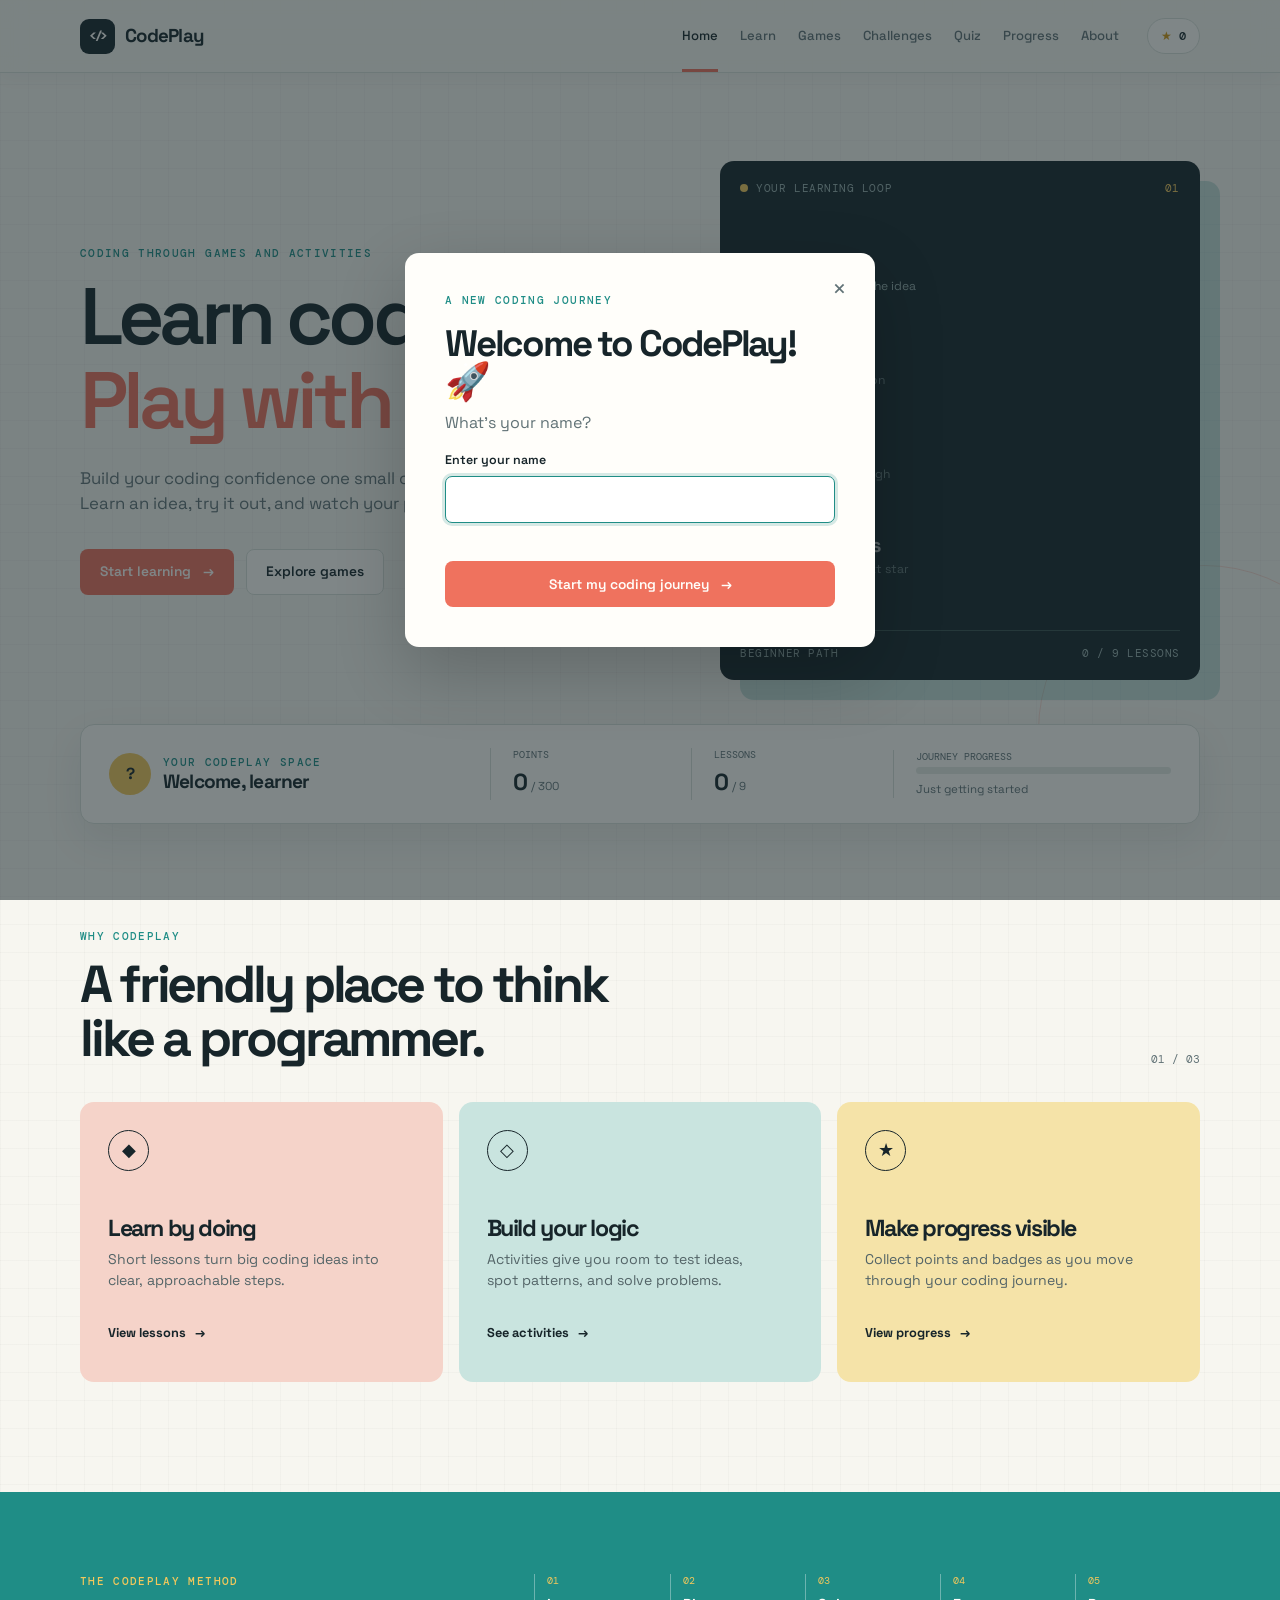
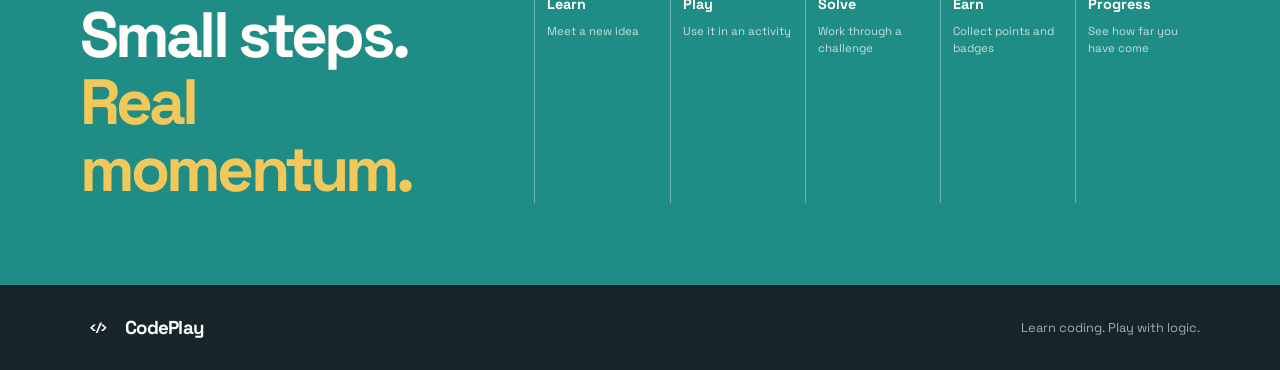
==== index.html @ 50ab0ecf "Add core functionality for learning platform - Implemented game mechanics in `games.js` for code ord" ====
<!doctype html>
<html lang="en">
<head>
  <meta charset="utf-8">
  <meta name="viewport" content="width=device-width, initial-scale=1">
  <meta name="description" content="CodePlay helps beginners learn coding through games and activities.">
  <title>CodePlay | Learn Coding Through Play</title>
  <link rel="stylesheet" href="css/style.css">
</head>
<body data-page="home">
  <header class="site-header">
    <div class="container nav-wrap">
      <a class="brand" href="index.html" aria-label="CodePlay home"><span class="brand-mark">&lt;/&gt;</span><span>CodePlay</span></a>
      <button class="menu-toggle" type="button" aria-expanded="false" aria-controls="main-navigation">Menu</button>
      <nav id="main-navigation" class="main-nav" aria-label="Main navigation">
        <a data-nav="home" href="index.html">Home</a>
        <a data-nav="learn" href="learn.html">Learn</a>
        <a data-nav="games" href="games.html">Games</a>
        <a data-nav="challenges" href="challenges.html">Challenges</a>
        <a data-nav="quiz" href="quiz.html">Quiz</a>
        <a data-nav="progress" href="progress.html">Progress</a>
        <a data-nav="about" href="about.html">About</a>
      </nav>
      <div class="header-points" aria-label="Current points"><span aria-hidden="true">&#9733;</span> <span data-points>0</span></div>
    </div>
  </header>

  <main>
    <section class="hero-section">
      <div class="container hero-grid">
        <div class="hero-copy reveal">
          <p class="eyebrow">Coding through games and activities</p>
          <h1>Learn coding.<br><em>Play with logic.</em></h1>
          <p class="hero-text">Build your coding confidence one small challenge at a time. Learn an idea, try it out, and watch your progress grow.</p>
          <div class="button-row">
            <a class="button button-primary" href="learn.html">Start learning <span aria-hidden="true">&#8594;</span></a>
            <a class="button button-secondary" href="games.html">Explore games</a>
          </div>
        </div>
        <div class="hero-board reveal reveal-delay" aria-label="CodePlay learning cycle">
          <div class="board-top"><span class="status-dot"></span><span>your learning loop</span><span class="board-code">01</span></div>
          <div class="cycle-steps">
            <div class="cycle-step cycle-step-active"><span>01</span><strong>Learn</strong><small>Understand the idea</small></div>
            <div class="cycle-line"></div>
            <div class="cycle-step"><span>02</span><strong>Play</strong><small>Try it hands-on</small></div>
            <div class="cycle-line"></div>
            <div class="cycle-step"><span>03</span><strong>Solve</strong><small>Think it through</small></div>
            <div class="cycle-line"></div>
            <div class="cycle-step"><span>04</span><strong>Progress</strong><small>Earn your next star</small></div>
          </div>
          <div class="board-footer"><span>BEGINNER PATH</span><span data-home-lesson-count>0 / 9 lessons</span></div>
        </div>
      </div>
    </section>

    <section class="container dashboard-strip" aria-labelledby="welcome-heading">
      <div class="student-welcome">
        <div class="avatar" data-avatar aria-hidden="true">?</div>
        <div><p class="section-kicker">Your CodePlay space</p><h2 id="welcome-heading">Welcome, <span data-student-name>learner</span></h2></div>
      </div>
      <div class="quick-stat"><span class="stat-label">Points</span><strong><span data-points>0</span><small> / 300</small></strong></div>
      <div class="quick-stat"><span class="stat-label">Lessons</span><strong><span data-lessons-completed>0</span><small> / 9</small></strong></div>
      <div class="quick-stat progress-stat"><span class="stat-label">Journey progress</span><div class="progress-track"><span data-overall-progress style="width: 0%"></span></div><small data-progress-label>Just getting started</small></div>
    </section>

    <section class="container feature-section" aria-labelledby="feature-heading">
      <div class="section-heading"><div><p class="section-kicker">Why CodePlay</p><h2 id="feature-heading">A friendly place to think like a programmer.</h2></div><span class="section-number">01 / 03</span></div>
      <div class="feature-grid">
        <article class="feature-card feature-card-coral"><span class="feature-icon" aria-hidden="true">&#9670;</span><h3>Learn by doing</h3><p>Short lessons turn big coding ideas into clear, approachable steps.</p><a href="learn.html" class="text-link">View lessons <span aria-hidden="true">&#8594;</span></a></article>
        <article class="feature-card feature-card-teal"><span class="feature-icon" aria-hidden="true">&#9671;</span><h3>Build your logic</h3><p>Activities give you room to test ideas, spot patterns, and solve problems.</p><a href="games.html" class="text-link">See activities <span aria-hidden="true">&#8594;</span></a></article>
        <article class="feature-card feature-card-yellow"><span class="feature-icon" aria-hidden="true">&#9733;</span><h3>Make progress visible</h3><p>Collect points and badges as you move through your coding journey.</p><a href="progress.html" class="text-link">View progress <span aria-hidden="true">&#8594;</span></a></article>
      </div>
    </section>

    <section class="journey-band" aria-labelledby="journey-heading">
      <div class="container journey-grid"><div><p class="section-kicker">The CodePlay method</p><h2 id="journey-heading">Small steps.<br><em>Real momentum.</em></h2></div><ol class="journey-list"><li><span>01</span><strong>Learn</strong><small>Meet a new idea</small></li><li><span>02</span><strong>Play</strong><small>Use it in an activity</small></li><li><span>03</span><strong>Solve</strong><small>Work through a challenge</small></li><li><span>04</span><strong>Earn</strong><small>Collect points and badges</small></li><li><span>05</span><strong>Progress</strong><small>See how far you have come</small></li></ol></div>
    </section>
  </main>

  <footer class="site-footer"><div class="container footer-wrap"><a class="brand" href="index.html"><span class="brand-mark">&lt;/&gt;</span><span>CodePlay</span></a><p>Learn coding. Play with logic.</p></div></footer>
  <div id="onboarding-modal" class="modal-backdrop" hidden><section class="onboarding-modal" role="dialog" aria-modal="true" aria-labelledby="onboarding-title"><button class="modal-close" type="button" data-close-onboarding aria-label="Close">&times;</button><p class="eyebrow">A new coding journey</p><h2 id="onboarding-title">Welcome to CodePlay! &#128640;</h2><p>What&#39;s your name?</p><form id="onboarding-form"><label for="student-name">Enter your name</label><input id="student-name" name="studentName" type="text" autocomplete="given-name" maxlength="30" required><p class="form-error" data-name-error role="alert"></p><button class="button button-primary" type="submit">Start my coding journey <span aria-hidden="true">&#8594;</span></button></form></section></div>
  <div class="toast" data-toast role="status" aria-live="polite"></div>
  <script src="js/storage.js"></script><script src="js/app.js"></script>
</body>
</html>
---- css/style.css ----
@import url('https://fonts.googleapis.com/css2?family=DM+Mono:wght@400;500&family=Space+Grotesk:wght@400;500;600;700&display=swap');

:root { --ink: #17252a; --muted: #617276; --paper: #f7f6f0; --white: #fffefa; --coral: #ef725e; --teal: #1f8d86; --yellow: #f3c85b; --line: #d9dfd8; --shadow: 0 16px 40px rgba(23, 37, 42, .08); --radius: 14px; }
* { box-sizing: border-box; }
html { scroll-behavior: smooth; }
body { margin: 0; color: var(--ink); background: var(--paper); font-family: 'Space Grotesk', sans-serif; line-height: 1.5; }
a { color: inherit; text-decoration: none; }
button, input { font: inherit; }
.container { width: min(1120px, calc(100% - 40px)); margin: 0 auto; }
.site-header { background: rgba(247, 246, 240, .94); border-bottom: 1px solid var(--line); position: sticky; top: 0; z-index: 10; backdrop-filter: blur(12px); }
.nav-wrap { min-height: 72px; display: flex; align-items: center; gap: 28px; }
.brand { display: inline-flex; align-items: center; gap: 10px; font-size: 1.17rem; font-weight: 700; letter-spacing: -.04em; }
.brand-mark { display: grid; place-items: center; width: 35px; height: 35px; color: var(--white); background: var(--ink); border-radius: 9px; font-family: 'DM Mono', monospace; font-size: .75rem; letter-spacing: -.12em; }
.main-nav { display: flex; align-items: center; gap: 22px; margin-left: auto; font-size: .82rem; color: var(--muted); }
.main-nav a { padding: 26px 0 23px; border-bottom: 3px solid transparent; transition: color .2s, border-color .2s; }
.main-nav a:hover, .main-nav a[aria-current='page'] { color: var(--ink); border-color: var(--coral); }
.header-points { padding: 9px 13px; border: 1px solid var(--line); border-radius: 99px; color: var(--ink); font: 500 .78rem 'DM Mono', monospace; white-space: nowrap; }
.header-points span:first-child { color: #d39713; }
.menu-toggle { display: none; border: 1px solid var(--line); background: var(--white); padding: 8px 12px; border-radius: 8px; cursor: pointer; }
.hero-section { padding: 88px 0 72px; background: radial-gradient(circle at 83% 20%, rgba(239, 114, 94, .15), transparent 28%), linear-gradient(125deg, #e7f0e8 0%, var(--paper) 58%); overflow: hidden; }
.hero-grid { display: grid; grid-template-columns: 1fr .85fr; gap: 76px; align-items: center; }
.eyebrow, .section-kicker { margin: 0 0 14px; color: var(--teal); font: 500 .7rem 'DM Mono', monospace; letter-spacing: .12em; text-transform: uppercase; }
h1, h2, h3, p { margin-top: 0; }
h1, h2, h3 { line-height: 1.05; letter-spacing: -.06em; }
h1 { max-width: 680px; margin-bottom: 24px; font-size: 5rem; font-weight: 600; }
h1 em, h2 em { color: var(--coral); font-style: normal; }
.hero-text { max-width: 520px; margin-bottom: 32px; color: var(--muted); font-size: 1.05rem; }
.button-row { display: flex; flex-wrap: wrap; gap: 12px; }
.button { display: inline-flex; align-items: center; justify-content: center; gap: 12px; min-height: 46px; padding: 0 19px; border: 1px solid transparent; border-radius: 8px; font-weight: 600; font-size: .86rem; cursor: pointer; transition: transform .2s, box-shadow .2s, background .2s; }
.button:hover { transform: translateY(-2px); box-shadow: 0 8px 18px rgba(23, 37, 42, .12); }
.button-primary { color: var(--white); background: var(--coral); }
.button-secondary { color: var(--ink); background: var(--white); border-color: var(--line); }
.hero-board { padding: 20px; background: var(--ink); color: var(--white); border-radius: var(--radius); box-shadow: 20px 20px 0 rgba(31, 141, 134, .24); transform: rotate(2deg); }
.board-top, .board-footer { display: flex; align-items: center; gap: 8px; color: #99b0ae; font: .68rem 'DM Mono', monospace; letter-spacing: .05em; text-transform: uppercase; }
.board-code { margin-left: auto; color: var(--yellow); }
.status-dot { width: 8px; height: 8px; border-radius: 50%; background: var(--yellow); }
.cycle-steps { padding: 52px 8px; display: grid; gap: 14px; }
.cycle-step { display: grid; grid-template-columns: 36px 1fr; column-gap: 12px; align-items: center; opacity: .6; }
.cycle-step span { grid-row: span 2; display: grid; place-items: center; width: 32px; height: 32px; color: var(--ink); background: var(--white); border-radius: 50%; font: .62rem 'DM Mono', monospace; }
.cycle-step-active { opacity: 1; }
.cycle-step-active span { background: var(--yellow); }
.cycle-step strong { font-size: 1.25rem; }
.cycle-step small { color: #99b0ae; font-size: .76rem; }
.cycle-line { width: 1px; height: 18px; margin-left: 16px; background: #486160; }
.board-footer { padding-top: 15px; border-top: 1px solid #38504e; justify-content: space-between; }
.dashboard-strip { display: grid; grid-template-columns: 2fr 1fr 1fr 1.55fr; align-items: center; gap: 22px; padding: 23px 28px; margin-top: -28px; position: relative; background: var(--white); border: 1px solid var(--line); border-radius: var(--radius); box-shadow: var(--shadow); }
.student-welcome { display: flex; align-items: center; gap: 12px; }
.student-welcome h2 { margin: 0; font-size: 1.2rem; letter-spacing: -.04em; }
.student-welcome .section-kicker { margin-bottom: 3px; }
.avatar { display: grid; place-items: center; flex: 0 0 42px; width: 42px; height: 42px; color: var(--ink); background: var(--yellow); border-radius: 50%; font-weight: 700; }
.quick-stat { padding-left: 22px; border-left: 1px solid var(--line); }
.stat-label { display: block; margin-bottom: 4px; color: var(--muted); font: .65rem 'DM Mono', monospace; text-transform: uppercase; }
.quick-stat strong { font-size: 1.45rem; }
.quick-stat strong small { color: var(--muted); font-size: .72rem; font-weight: 400; }
.progress-stat small { display: block; margin-top: 7px; color: var(--muted); font-size: .72rem; }
.progress-track { width: 100%; height: 7px; overflow: hidden; background: #e5e9e3; border-radius: 99px; }
.progress-track span { display: block; height: 100%; background: var(--teal); border-radius: inherit; transition: width .4s ease; }
.feature-section { padding: 105px 0 110px; }
.section-heading { display: flex; align-items: end; justify-content: space-between; gap: 20px; margin-bottom: 36px; }
.section-heading h2 { max-width: 550px; margin: 0; font-size: 3.25rem; }
.section-number { color: var(--muted); font: .7rem 'DM Mono', monospace; }
.feature-grid { display: grid; grid-template-columns: repeat(3, 1fr); gap: 16px; }
.feature-card { min-height: 280px; padding: 28px; border-radius: var(--radius); }
.feature-card-coral { background: #f5d3c9; }.feature-card-teal { background: #c9e4df; }.feature-card-yellow { background: #f5e3a8; }
.feature-icon { display: grid; place-items: center; width: 41px; height: 41px; margin-bottom: 45px; border: 1px solid currentColor; border-radius: 50%; font-size: 1.1rem; }
.feature-card h3 { margin-bottom: 9px; font-size: 1.45rem; }.feature-card p { max-width: 280px; color: #536467; font-size: .88rem; }.text-link { display: inline-flex; gap: 9px; margin-top: 17px; font-size: .8rem; font-weight: 700; }
.journey-band { padding: 82px 0; color: var(--white); background: var(--teal); }
.journey-grid { display: grid; grid-template-columns: .72fr 1.28fr; gap: 80px; }.journey-band .section-kicker { color: var(--yellow); }.journey-band h2 { margin: 0; font-size: 4rem; }.journey-band h2 em { color: var(--yellow); }
.journey-list { display: grid; grid-template-columns: repeat(5, 1fr); gap: 10px; margin: 0; padding: 0; list-style: none; }.journey-list li { display: flex; flex-direction: column; gap: 7px; padding-left: 12px; border-left: 1px solid rgba(255,255,255,.35); }.journey-list span { color: var(--yellow); font: .65rem 'DM Mono', monospace; }.journey-list strong { font-size: .9rem; }.journey-list small { color: #c4dfdb; font-size: .72rem; }
.site-footer { padding: 25px 0; background: var(--ink); color: var(--white); }.footer-wrap { display: flex; align-items: center; justify-content: space-between; }.footer-wrap p { margin: 0; color: #99b0ae; font-size: .8rem; }
.page-main { min-height: calc(100vh - 145px); padding: 82px 0 110px; }.page-intro { margin-bottom: 48px; }.page-intro h1 { max-width: 720px; margin-bottom: 20px; font-size: 5rem; }.page-intro > p:last-child { max-width: 570px; color: var(--muted); font-size: 1.05rem; }.placeholder-panel { padding: 70px 30px; text-align: center; background: var(--white); border: 1px solid var(--line); border-radius: var(--radius); }.placeholder-mark { display: grid; place-items: center; width: 54px; height: 54px; margin: 0 auto 24px; color: var(--ink); background: var(--yellow); border-radius: 50%; font-size: 1.4rem; }.placeholder-panel h2 { margin-bottom: 12px; font-size: 2rem; }.placeholder-panel p:not(.section-kicker) { margin: 0 auto 26px; color: var(--muted); }.about-grid { display: grid; grid-template-columns: 1fr 1fr; gap: 16px; }.about-card { min-height: 260px; padding: 34px; background: #f5d3c9; border-radius: var(--radius); }.about-card h2 { max-width: 420px; font-size: 2rem; }.about-card p:last-child { max-width: 480px; color: #536467; }.about-card-dark { color: var(--white); background: var(--ink); }.about-card-dark .section-kicker { color: var(--yellow); }.about-card-dark p:last-child { color: #b8c9c7; }
.learning-summary { display: grid; grid-template-columns: 1fr 1.5fr auto; align-items: center; gap: 24px; margin-bottom: 30px; padding: 18px 22px; background: var(--white); border: 1px solid var(--line); border-radius: var(--radius); }.learning-summary strong { display: block; font-size: 1.1rem; }.learning-summary .stat-label { margin-bottom: 2px; }.learning-summary-points { color: var(--muted); font: .7rem 'DM Mono', monospace; white-space: nowrap; }.learning-summary-points span { color: #d39713; }.lesson-list { display: grid; gap: 17px; }.lesson-card { overflow: hidden; background: var(--white); border: 1px solid var(--line); border-radius: var(--radius); box-shadow: 0 7px 22px rgba(23,37,42,.04); }.lesson-card-heading { display: grid; grid-template-columns: 48px 1fr auto; align-items: center; gap: 18px; padding: 23px 26px; background: #edf3ed; }.lesson-number { color: var(--teal); font: 500 .76rem 'DM Mono', monospace; }.lesson-card h2 { margin: 0; font-size: 1.55rem; }.lesson-card-heading .section-kicker { margin-bottom: 4px; }.lesson-state { color: var(--coral); font: 500 .7rem 'DM Mono', monospace; text-transform: uppercase; }.is-complete .lesson-state { color: var(--teal); }.lesson-content { display: grid; grid-template-columns: 1.25fr .75fr; gap: 24px; padding: 27px 26px 29px; }.lesson-copy { display: grid; grid-template-columns: 1fr 1fr; gap: 20px; }.lesson-content h3 { margin-bottom: 8px; font-size: .95rem; letter-spacing: -.03em; }.lesson-content p { margin-bottom: 0; color: var(--muted); font-size: .86rem; }.lesson-example { padding: 18px; background: #fff5dc; border-radius: 9px; }.lesson-visual { display: flex; flex-wrap: wrap; align-items: center; gap: 6px; margin-top: 20px; }.lesson-visual span { padding: 6px 8px; color: var(--ink); background: var(--white); border: 1px solid #ead79b; border-radius: 5px; font: .68rem 'DM Mono', monospace; }.lesson-visual b { color: var(--coral); font-size: .8rem; }.lesson-activity { grid-column: 1 / -1; padding-top: 22px; border-top: 1px solid var(--line); }.lesson-activity > p { margin-bottom: 13px; color: var(--ink); font-weight: 500; }.activity-options { display: flex; flex-wrap: wrap; gap: 9px; }.activity-option { display: flex; align-items: center; gap: 8px; min-height: 38px; padding: 0 11px; color: var(--muted); border: 1px solid var(--line); border-radius: 7px; cursor: pointer; font-size: .78rem; }.activity-option:has(input:checked) { color: var(--ink); border-color: var(--teal); background: #e8f3ef; }.activity-option input { accent-color: var(--teal); }.activity-feedback { min-height: 20px; margin-top: 10px; color: var(--teal) !important; font-size: .76rem !important; }.complete-lesson { grid-column: 1 / -1; justify-self: start; }.button-complete { color: var(--teal); background: #e8f3ef; border-color: #b8d9d2; cursor: default; }.button-complete:hover { transform: none; box-shadow: none; }
.modal-backdrop { display: grid; place-items: center; position: fixed; inset: 0; z-index: 30; padding: 20px; background: rgba(23,37,42,.55); }.modal-backdrop[hidden] { display: none; }.onboarding-modal { width: min(100%, 470px); position: relative; padding: 40px; background: var(--white); border-radius: var(--radius); box-shadow: 0 25px 70px rgba(0,0,0,.2); animation: rise .35s ease both; }.onboarding-modal h2 { margin-bottom: 9px; font-size: 2.3rem; }.onboarding-modal > p:not(.eyebrow) { color: var(--muted); }.modal-close { position: absolute; top: 17px; right: 18px; border: 0; background: transparent; color: var(--muted); font-size: 1.5rem; cursor: pointer; }.onboarding-modal label { display: block; margin-bottom: 7px; font-size: .78rem; font-weight: 600; }.onboarding-modal input { width: 100%; height: 47px; margin-bottom: 6px; padding: 0 13px; border: 1px solid var(--line); border-radius: 7px; outline: 0; }.onboarding-modal input:focus { border-color: var(--teal); box-shadow: 0 0 0 3px rgba(31,141,134,.18); }.onboarding-modal .button { width: 100%; margin-top: 13px; }.form-error { min-height: 19px; margin: 0; color: #bd4438; font-size: .76rem; }.toast { position: fixed; right: 20px; bottom: 20px; z-index: 40; max-width: 300px; padding: 12px 16px; color: var(--white); background: var(--ink); border-left: 4px solid var(--yellow); border-radius: 7px; box-shadow: var(--shadow); opacity: 0; transform: translateY(15px); pointer-events: none; transition: .25s ease; }.toast.is-visible { opacity: 1; transform: translateY(0); }
.reveal { animation: rise .7s ease both; }.reveal-delay { animation-delay: .15s; }@keyframes rise { from { opacity: 0; transform: translateY(12px); } to { opacity: 1; transform: translateY(0); } }
button:focus-visible, a:focus-visible { outline: 3px solid var(--yellow); outline-offset: 3px; }
@media (max-width: 900px) { .main-nav { gap: 13px; }.main-nav a { font-size: .74rem; }.hero-grid { gap: 40px; }.dashboard-strip { grid-template-columns: 1.6fr 1fr 1fr; }.progress-stat { grid-column: 1 / -1; padding: 15px 0 0; border-left: 0; border-top: 1px solid var(--line); }.journey-grid { gap: 40px; } }
@media (max-width: 680px) { .container { width: min(100% - 28px, 1120px); }.nav-wrap { min-height: 64px; gap: 10px; }.menu-toggle { display: block; margin-left: auto; }.main-nav { display: none; position: absolute; top: 64px; right: 14px; left: 14px; padding: 8px; flex-direction: column; align-items: stretch; gap: 0; background: var(--white); border: 1px solid var(--line); border-radius: 10px; box-shadow: var(--shadow); }.main-nav.is-open { display: flex; }.main-nav a { padding: 12px 14px; border: 0; border-left: 3px solid transparent; }.main-nav a[aria-current='page'] { border-left-color: var(--coral); }.header-points { font-size: .7rem; padding: 7px 9px; }.hero-section { padding: 57px 0 70px; }.hero-grid { grid-template-columns: 1fr; }.hero-board { transform: rotate(1deg); }.dashboard-strip { grid-template-columns: 1fr 1fr; padding: 20px; }.student-welcome { grid-column: 1 / -1; }.quick-stat { padding-left: 0; border-left: 0; }.feature-section { padding: 75px 0; }.section-heading { align-items: start; flex-direction: column; }.feature-grid, .about-grid { grid-template-columns: 1fr; }.feature-card { min-height: 240px; }.feature-icon { margin-bottom: 32px; }.journey-band { padding: 68px 0; }.journey-grid { grid-template-columns: 1fr; }.journey-list { grid-template-columns: 1fr 1fr; gap: 25px 12px; }.page-main { padding: 57px 0 75px; }.onboarding-modal { padding: 32px 24px; } }
@media (prefers-reduced-motion: reduce) { *, *::before, *::after { scroll-behavior: auto !important; animation-duration: .01ms !important; transition-duration: .01ms !important; } }
.game-list { display: grid; gap: 22px; }.game-panel, .challenge-panel, .quiz-panel { padding: 29px; background: var(--white); border: 1px solid var(--line); border-radius: var(--radius); box-shadow: var(--shadow); }.game-heading { display: flex; align-items: start; justify-content: space-between; gap: 20px; margin-bottom: 20px; }.game-heading h2 { margin: 0; font-size: 2rem; }.reward-tag { padding: 8px 10px; color: #89630b; background: #fff1bf; border-radius: 6px; font: .68rem 'DM Mono', monospace; white-space: nowrap; }.game-objective { margin-bottom: 7px; color: var(--ink); font-size: .9rem; }.game-instructions { margin-bottom: 24px; color: var(--muted); font-size: .85rem; }.game-actions, .command-buttons { display: flex; flex-wrap: wrap; gap: 9px; margin-top: 17px; }.game-actions .button, .command-buttons .button { min-height: 40px; font-size: .76rem; }.game-feedback { min-height: 22px; margin: 15px 0 0; color: var(--teal); font-size: .82rem; font-weight: 600; }.order-list { display: grid; gap: 8px; max-width: 680px; }.order-block { display: grid; grid-template-columns: 28px 1fr 32px 32px; align-items: center; gap: 8px; min-height: 48px; padding: 6px 8px 6px 12px; background: #edf3ed; border: 1px solid var(--line); border-radius: 7px; }.order-block > span { color: var(--teal); font: .68rem 'DM Mono', monospace; }.order-block strong { font: .76rem 'DM Mono', monospace; }.order-block button { width: 30px; height: 30px; border: 1px solid var(--line); border-radius: 5px; color: var(--ink); background: var(--white); cursor: pointer; }.order-block button:disabled { opacity: .3; cursor: not-allowed; }.bug-question, .condition-question { margin: 0 0 18px; padding: 18px; border: 1px solid var(--line); border-radius: 9px; }.bug-question:last-child, .condition-question:last-child { margin-bottom: 0; }.bug-question legend, .condition-question legend { padding: 0 7px; font-weight: 600; font-size: .86rem; }.bug-option { display: block; padding: 8px 10px; margin: 5px 0; border: 1px solid var(--line); border-radius: 5px; cursor: pointer; }.bug-option:has(input:checked) { border-color: var(--teal); background: #e8f3ef; }.bug-option input { margin-right: 8px; accent-color: var(--teal); }.bug-option code, .logic-rule code { font: .76rem 'DM Mono', monospace; }.bug-check, .condition-question .button { min-height: 36px; margin-top: 9px; font-size: .72rem; }.mini-feedback { min-height: 18px; margin: 8px 0 0; color: var(--teal); font-size: .75rem; }.maze-toolbar { display: flex; align-items: center; gap: 12px; margin: 22px 0 16px; }.maze-toolbar label { font: .7rem 'DM Mono', monospace; text-transform: uppercase; }.maze-toolbar select { padding: 8px; border: 1px solid var(--line); border-radius: 6px; background: var(--white); }.maze-toolbar span { margin-left: auto; color: var(--muted); font-size: .8rem; }.maze-layout { display: grid; grid-template-columns: minmax(260px, 420px) 1fr; gap: 28px; align-items: start; }.maze-grid { display: grid; grid-template-columns: repeat(5, 1fr); aspect-ratio: 1; overflow: hidden; border: 7px solid var(--ink); border-radius: 8px; background: #d9ece3; }.maze-cell { display: grid; place-items: center; min-width: 0; border: 1px solid rgba(23,37,42,.12); background: #edf7ed; color: var(--teal); font-size: 1.3rem; }.maze-wall { background: var(--ink); }.maze-finish { background: #d8edaf; }.robot { display: grid; place-items: center; width: 70%; height: 70%; color: var(--white); background: var(--coral); border-radius: 7px; font-size: 1rem; }.command-builder { padding: 20px; background: #f5f0dc; border-radius: 9px; }.command-list { display: grid; gap: 6px; min-height: 55px; }.command-chip { padding: 9px; color: var(--ink); background: var(--white); border: 1px solid #ead79b; border-radius: 5px; font: .68rem 'DM Mono', monospace; }.command-chip span { display: inline-block; width: 25px; color: var(--coral); }.empty-commands { color: var(--muted); font-size: .78rem; }.quiz-progress { display: grid; grid-template-columns: auto 1fr; align-items: center; gap: 20px; margin-bottom: 36px; color: var(--muted); font: .7rem 'DM Mono', monospace; }.quiz-panel h2 { margin-bottom: 25px; font-size: 2rem; }.quiz-options { display: grid; gap: 10px; margin-bottom: 23px; }.quiz-option { display: flex; align-items: center; gap: 10px; min-height: 48px; padding: 0 14px; border: 1px solid var(--line); border-radius: 7px; cursor: pointer; font-size: .86rem; }.quiz-option:has(input:checked) { border-color: var(--teal); background: #e8f3ef; }.quiz-option input { accent-color: var(--teal); }.result-copy { color: var(--muted); margin-bottom: 23px; }.logic-rule { padding: 13px; color: var(--ink); background: #f5f0dc; border-radius: 6px; }
@media (max-width: 680px) { .game-panel, .challenge-panel, .quiz-panel { padding: 21px 16px; }.game-heading { flex-direction: column; }.maze-layout { grid-template-columns: 1fr; }.maze-toolbar { flex-wrap: wrap; }.maze-toolbar span { width: 100%; margin-left: 0; }.lesson-copy { grid-template-columns: 1fr; }.learning-summary { grid-template-columns: 1fr; gap: 10px; }.learning-summary-points { white-space: normal; } }
.progress-hero { display: grid; grid-template-columns: 1fr auto; gap: 12px 30px; align-items: end; padding: 30px; color: var(--white); background: var(--ink); border-radius: var(--radius); }.progress-hero h2 { margin: 0 0 6px; font-size: 2.1rem; }.progress-hero p { margin: 0; color: #b8c9c7; font-size: .85rem; }.progress-hero .section-kicker { color: var(--yellow); margin-bottom: 8px; }.big-points { text-align: right; }.big-points span { display: block; color: #b8c9c7; font: .68rem 'DM Mono', monospace; text-transform: uppercase; }.big-points strong { color: var(--yellow); font-size: 2.5rem; }.progress-hero .progress-track { grid-column: 1 / -1; background: #3a5250; }.progress-hero .progress-track span { background: var(--yellow); }.stats-grid { display: grid; grid-template-columns: repeat(4, 1fr); gap: 14px; margin: 18px auto 75px; }.stat-tile { padding: 20px; background: var(--white); border: 1px solid var(--line); border-radius: 9px; }.stat-tile span { display: block; margin-bottom: 6px; color: var(--muted); font: .66rem 'DM Mono', monospace; text-transform: uppercase; }.stat-tile strong { font-size: 1.35rem; }.progress-columns { display: grid; grid-template-columns: 1fr 1fr; gap: 70px; }.progress-columns .section-heading { margin-bottom: 21px; }.progress-columns .section-heading h2 { font-size: 2.3rem; }.level-list, .badge-list { display: grid; gap: 9px; }.level-item, .badge-item { display: flex; align-items: center; gap: 13px; padding: 14px; background: var(--white); border: 1px solid var(--line); border-radius: 8px; }.level-item.is-current { border-color: var(--coral); box-shadow: 0 0 0 2px rgba(239,114,94,.12); }.level-item.is-locked, .badge-item:not(.is-unlocked) { opacity: .55; }.level-icon, .badge-icon { display: grid; place-items: center; flex: 0 0 31px; width: 31px; height: 31px; color: var(--teal); background: #e8f3ef; border-radius: 50%; font-size: .83rem; }.is-locked .level-icon, .badge-item:not(.is-unlocked) .badge-icon { color: var(--muted); background: #edf0eb; }.badge-item.is-unlocked .badge-icon { color: #89630b; background: #fff1bf; }.level-item strong, .badge-item strong { display: block; font-size: .84rem; }.level-item small, .badge-item small { display: block; margin-top: 3px; color: var(--muted); font-size: .7rem; }.reset-row { display: flex; align-items: center; gap: 18px; margin-top: 42px; }.reset-row p { color: var(--teal); font-size: .8rem; }
@media (max-width: 680px) { .progress-hero { padding: 22px; }.stats-grid { grid-template-columns: 1fr 1fr; margin-bottom: 55px; }.progress-columns { grid-template-columns: 1fr; gap: 45px; }.reset-row { align-items: start; flex-direction: column; gap: 9px; } }
body { background-image: linear-gradient(rgba(23,37,42,.025) 1px, transparent 1px), linear-gradient(90deg, rgba(23,37,42,.025) 1px, transparent 1px); background-size: 28px 28px; }
.hero-section, .journey-band, .site-footer { position: relative; background-image: none; }
.hero-section::after { content: ''; position: absolute; right: -90px; bottom: -145px; width: 330px; height: 330px; border: 1px solid rgba(239,114,94,.22); border-radius: 50%; pointer-events: none; }.hero-section > .container { position: relative; z-index: 1; }
.site-header { box-shadow: 0 4px 18px rgba(23,37,42,.04); }.main-nav a { font-weight: 500; }.header-points { background: var(--white); }
.button { min-width: 118px; }.button-primary:focus-visible, .button-secondary:focus-visible { box-shadow: 0 0 0 4px rgba(243,200,91,.42); }
.feature-card, .game-panel, .challenge-panel, .quiz-panel, .placeholder-panel, .about-card, .stat-tile, .progress-hero { transition: transform .22s ease, box-shadow .22s ease; }.feature-card:hover, .game-panel:hover, .challenge-panel:hover, .quiz-panel:hover, .placeholder-panel:hover, .about-card:hover, .stat-tile:hover { transform: translateY(-3px); box-shadow: 0 18px 38px rgba(23,37,42,.11); }
.game-feedback, .mini-feedback, .activity-feedback { padding: 9px 12px; border-left: 3px solid var(--teal); background: #e8f3ef; border-radius: 4px; }.game-feedback:empty, .mini-feedback:empty, .activity-feedback:empty { display: none; }.progress-track { min-height: 7px; }.progress-track span { min-width: 0; }
.lesson-card-heading { min-height: 96px; }.lesson-card.is-complete .lesson-card-heading { background: #e1f0e8; }.lesson-card.is-complete { border-color: #b8d9d2; }.lesson-card.is-complete .button-complete { pointer-events: none; }
.modal-close { width: 36px; height: 36px; border-radius: 50%; }.modal-close:hover { color: var(--ink); background: #edf0eb; }.onboarding-modal .eyebrow { margin-bottom: 18px; }
.quiz-progress .progress-track { margin-top: 1px; }.quiz-option:hover, .activity-option:hover, .bug-option:hover { border-color: var(--teal); }.order-block { transition: background .2s, transform .2s; }.order-block:hover { background: #e4f0e8; transform: translateX(3px); }
@media (max-width: 900px) { h1, .page-intro h1 { font-size: 4rem; }.section-heading h2 { font-size: 2.8rem; }.journey-band h2 { font-size: 3.2rem; } }
@media (max-width: 680px) { h1, .page-intro h1 { font-size: 3.1rem; line-height: 1.04; }.section-heading h2 { font-size: 2.35rem; }.journey-band h2 { font-size: 2.8rem; }.hero-section::after { right: -170px; bottom: -180px; }.button { width: 100%; }.button-row .button { width: auto; flex: 1 1 145px; }.lesson-card-heading { grid-template-columns: 34px 1fr; gap: 11px; }.lesson-state { grid-column: 2; }.lesson-card-heading { padding: 19px 16px; }.lesson-content { padding: 22px 16px 24px; }.game-panel:hover, .challenge-panel:hover, .quiz-panel:hover, .placeholder-panel:hover, .about-card:hover, .stat-tile:hover { transform: none; } }
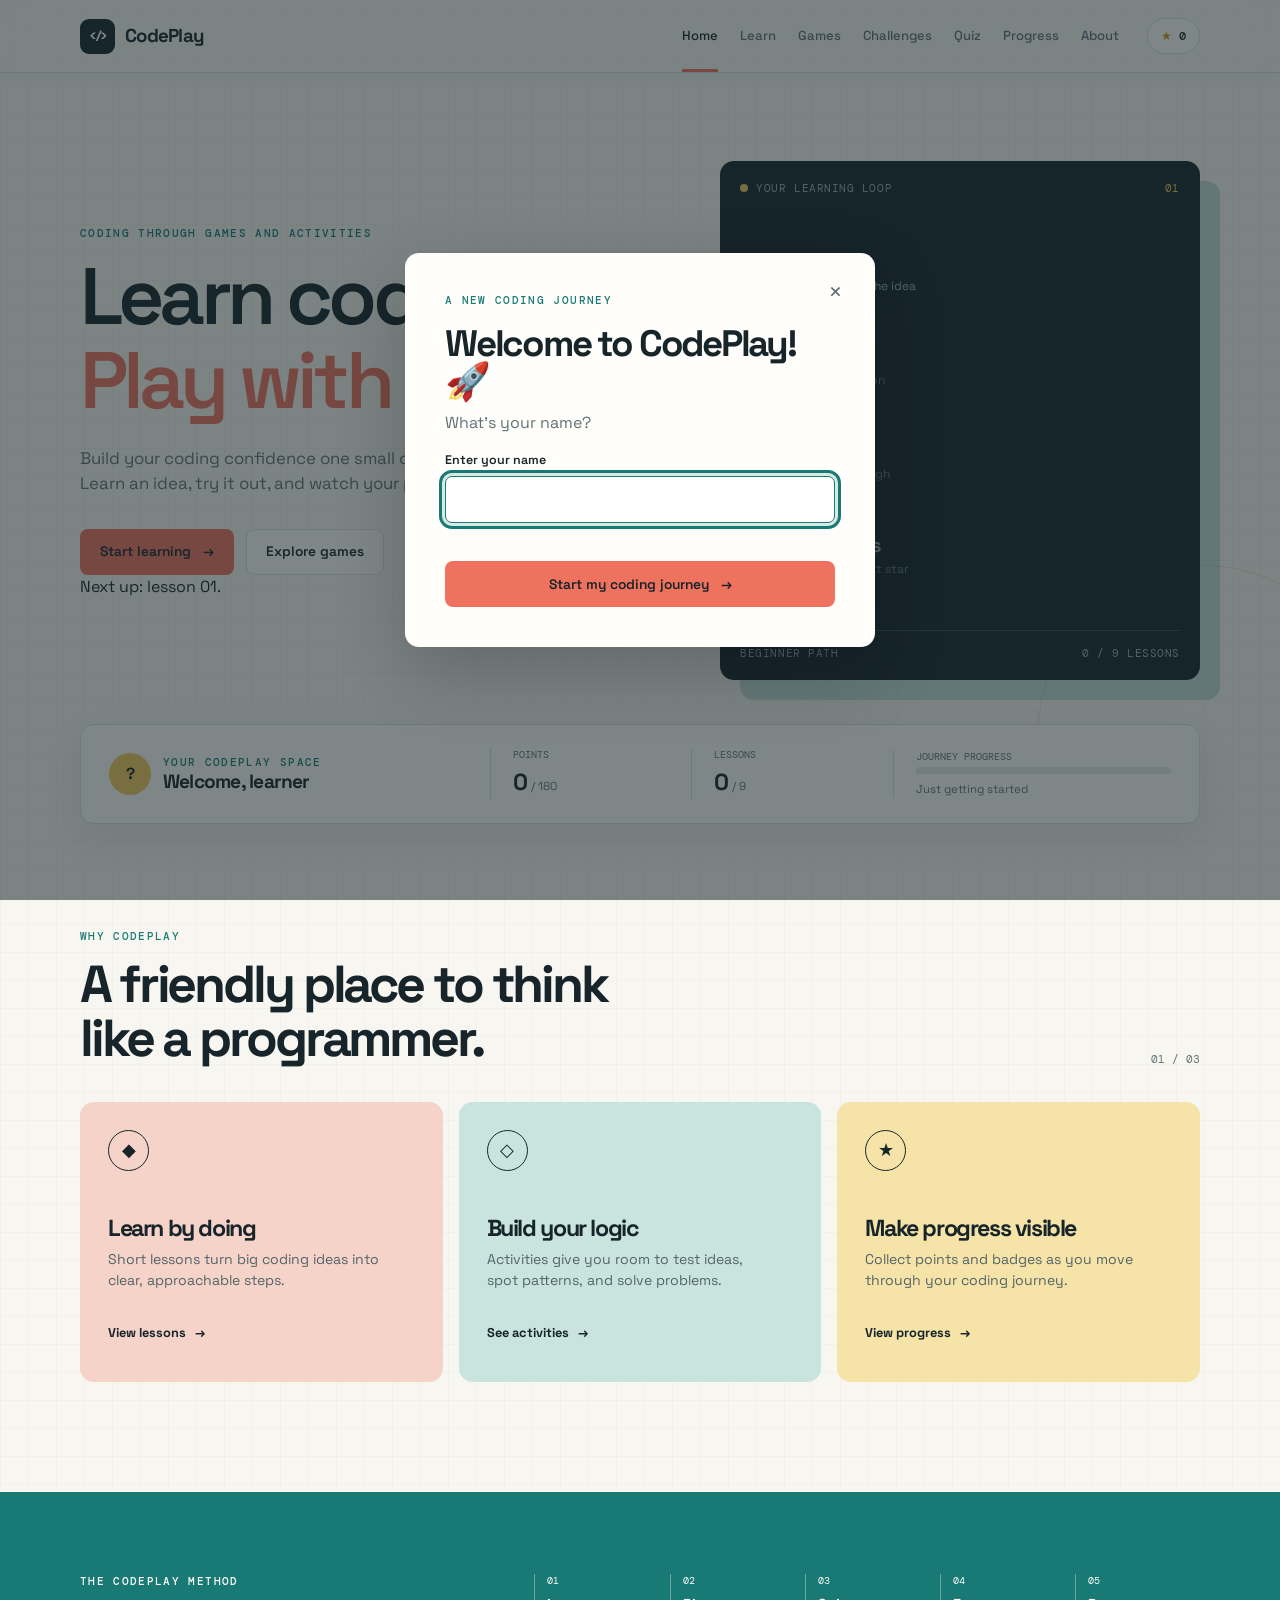
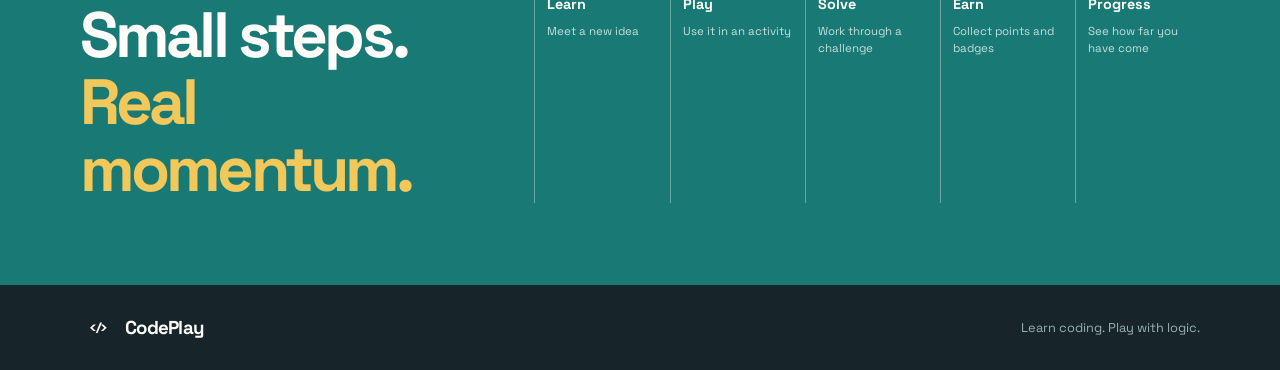
==== commit b5be2fdf: "Enhance HTML structure and metadata across multiple pages; add 404 error page, favicon, and configur" ====
--- a/index.html
+++ b/index.html
@@ -1,17 +1,24 @@
 <!doctype html>
 <html lang="en">
 <head>
-  <meta charset="utf-8">
-  <meta name="viewport" content="width=device-width, initial-scale=1">
+  <meta charset="UTF-8">
+  <meta name="viewport" content="width=device-width, initial-scale=1.0">
   <meta name="description" content="CodePlay helps beginners learn coding through games and activities.">
+  <meta name="theme-color" content="#17252a">
+  <meta property="og:type" content="website">
+  <meta property="og:title" content="CodePlay | Learn Coding Through Play">
+  <meta property="og:description" content="Learn coding, play logic games, solve challenges, and track your progress with CodePlay.">
+  <meta property="og:url" content="https://as2733055.github.io/cep_project/">
+  <meta property="og:site_name" content="CodePlay">
   <title>CodePlay | Learn Coding Through Play</title>
+  <link rel="icon" href="favicon.svg" type="image/svg+xml">
   <link rel="stylesheet" href="css/style.css">
 </head>
 <body data-page="home">
   <header class="site-header">
     <div class="container nav-wrap">
       <a class="brand" href="index.html" aria-label="CodePlay home"><span class="brand-mark">&lt;/&gt;</span><span>CodePlay</span></a>
-      <button class="menu-toggle" type="button" aria-expanded="false" aria-controls="main-navigation">Menu</button>
+      <button class="menu-toggle" type="button" aria-label="Open navigation menu" aria-expanded="false" aria-controls="main-navigation">Menu</button>
       <nav id="main-navigation" class="main-nav" aria-label="Main navigation">
         <a data-nav="home" href="index.html">Home</a>
         <a data-nav="learn" href="learn.html">Learn</a>
@@ -33,9 +40,10 @@
           <h1>Learn coding.<br><em>Play with logic.</em></h1>
           <p class="hero-text">Build your coding confidence one small challenge at a time. Learn an idea, try it out, and watch your progress grow.</p>
           <div class="button-row">
-            <a class="button button-primary" href="learn.html">Start learning <span aria-hidden="true">&#8594;</span></a>
-            <a class="button button-secondary" href="games.html">Explore games</a>
+            <a class="button button-primary" data-continue-learning href="learn.html">Start learning <span aria-hidden="true">&#8594;</span></a>
+            <a class="button button-secondary" data-home-secondary href="games.html">Explore games</a>
           </div>
+          <p class="continue-suggestion" data-continue-suggestion></p>
         </div>
         <div class="hero-board reveal reveal-delay" aria-label="CodePlay learning cycle">
           <div class="board-top"><span class="status-dot"></span><span>your learning loop</span><span class="board-code">01</span></div>
@@ -58,8 +66,8 @@
         <div class="avatar" data-avatar aria-hidden="true">?</div>
         <div><p class="section-kicker">Your CodePlay space</p><h2 id="welcome-heading">Welcome, <span data-student-name>learner</span></h2></div>
       </div>
-      <div class="quick-stat"><span class="stat-label">Points</span><strong><span data-points>0</span><small> / 300</small></strong></div>
-      <div class="quick-stat"><span class="stat-label">Lessons</span><strong><span data-lessons-completed>0</span><small> / 9</small></strong></div>
+      <div class="quick-stat"><span class="stat-label">Points</span><strong><span data-points>0</span><small> / <span data-total-possible-points>0</span></small></strong></div>
+      <div class="quick-stat"><span class="stat-label">Lessons</span><strong><span data-lessons-completed>0</span><small> / <span data-total-lessons>0</span></small></strong></div>
       <div class="quick-stat progress-stat"><span class="stat-label">Journey progress</span><div class="progress-track"><span data-overall-progress style="width: 0%"></span></div><small data-progress-label>Just getting started</small></div>
     </section>
 
@@ -78,8 +86,8 @@
   </main>
 
   <footer class="site-footer"><div class="container footer-wrap"><a class="brand" href="index.html"><span class="brand-mark">&lt;/&gt;</span><span>CodePlay</span></a><p>Learn coding. Play with logic.</p></div></footer>
-  <div id="onboarding-modal" class="modal-backdrop" hidden><section class="onboarding-modal" role="dialog" aria-modal="true" aria-labelledby="onboarding-title"><button class="modal-close" type="button" data-close-onboarding aria-label="Close">&times;</button><p class="eyebrow">A new coding journey</p><h2 id="onboarding-title">Welcome to CodePlay! &#128640;</h2><p>What&#39;s your name?</p><form id="onboarding-form"><label for="student-name">Enter your name</label><input id="student-name" name="studentName" type="text" autocomplete="given-name" maxlength="30" required><p class="form-error" data-name-error role="alert"></p><button class="button button-primary" type="submit">Start my coding journey <span aria-hidden="true">&#8594;</span></button></form></section></div>
+  <div id="onboarding-modal" class="modal-backdrop" hidden><section class="onboarding-modal" role="dialog" aria-modal="true" aria-labelledby="onboarding-title" aria-describedby="onboarding-question"><button class="modal-close" type="button" data-close-onboarding aria-label="Close welcome dialog">&times;</button><p class="eyebrow">A new coding journey</p><h2 id="onboarding-title">Welcome to CodePlay! &#128640;</h2><p id="onboarding-question">What&#39;s your name?</p><form id="onboarding-form"><label for="student-name">Enter your name</label><input id="student-name" name="studentName" type="text" autocomplete="given-name" maxlength="30" required aria-describedby="name-error"><p class="form-error" id="name-error" data-name-error role="alert"></p><button class="button button-primary" type="submit">Start my coding journey <span aria-hidden="true">&#8594;</span></button></form></section></div>
   <div class="toast" data-toast role="status" aria-live="polite"></div>
-  <script src="js/storage.js"></script><script src="js/app.js"></script>
+  <script src="js/config.js"></script><script src="js/storage.js"></script><script src="js/app.js"></script>
 </body>
 </html>
--- a/css/style.css
+++ b/css/style.css
@@ -1,7 +1,14 @@
 @import url('https://fonts.googleapis.com/css2?family=DM+Mono:wght@400;500&family=Space+Grotesk:wght@400;500;600;700&display=swap');
 
-:root { --ink: #17252a; --muted: #617276; --paper: #f7f6f0; --white: #fffefa; --coral: #ef725e; --teal: #1f8d86; --yellow: #f3c85b; --line: #d9dfd8; --shadow: 0 16px 40px rgba(23, 37, 42, .08); --radius: 14px; }
+ .progress-extra-section { grid-column: 1 / -1; margin-top: 18px; }.quiz-history-list, .maze-stats-list { display: grid; gap: 9px; }.quiz-history-item, .maze-stat-item { display: flex; align-items: center; gap: 15px; padding: 14px; background: var(--white); border: 1px solid var(--line); border-radius: 8px; }.quiz-history-item strong, .maze-stat-item strong { min-width: 82px; font-size: .82rem; }.quiz-history-item span, .maze-stat-item span { color: var(--teal); font: .72rem 'DM Mono', monospace; }.quiz-history-item small, .maze-stat-item small { margin-left: auto; color: var(--muted); font-size: .72rem; }.progress-empty { margin: 0; color: var(--muted); font-size: .82rem; }
+
+:root { --ink: #17252a; --muted: #617276; --paper: #f7f6f0; --white: #fffefa; --coral: #ef725e; --teal: #197a75; --yellow: #f3c85b; --line: #d9dfd8; --shadow: 0 16px 40px rgba(23, 37, 42, .08); --radius: 14px; }
 * { box-sizing: border-box; }
+.visually-hidden { position: absolute; width: 1px; height: 1px; padding: 0; margin: -1px; overflow: hidden; clip: rect(0, 0, 0, 0); white-space: nowrap; border: 0; }
+.activity-options, .quiz-options { border: 0; padding: 0; margin: 0; min-width: 0; }
+.lesson-content > *, .lesson-copy > *, .progress-columns > section { min-width: 0; }.stat-tile strong { overflow-wrap: anywhere; }.quiz-history-item, .maze-stat-item { min-width: 0; overflow-wrap: anywhere; }
+.order-block { grid-template-columns: 28px 1fr 40px 40px; }.order-block button { width: 40px; height: 40px; }.game-actions .button, .command-buttons .button, .bug-check, .condition-question .button { min-height: 44px; }.maze-toolbar select { min-height: 44px; }
+.order-block strong { min-width: 0; overflow-wrap: anywhere; }
 html { scroll-behavior: smooth; }
 body { margin: 0; color: var(--ink); background: var(--paper); font-family: 'Space Grotesk', sans-serif; line-height: 1.5; }
 a { color: inherit; text-decoration: none; }
@@ -16,7 +23,7 @@
 .main-nav a:hover, .main-nav a[aria-current='page'] { color: var(--ink); border-color: var(--coral); }
 .header-points { padding: 9px 13px; border: 1px solid var(--line); border-radius: 99px; color: var(--ink); font: 500 .78rem 'DM Mono', monospace; white-space: nowrap; }
 .header-points span:first-child { color: #d39713; }
-.menu-toggle { display: none; border: 1px solid var(--line); background: var(--white); padding: 8px 12px; border-radius: 8px; cursor: pointer; }
+.menu-toggle { display: none; min-width: 44px; min-height: 44px; border: 1px solid var(--line); background: var(--white); padding: 8px 12px; border-radius: 8px; cursor: pointer; }
 .hero-section { padding: 88px 0 72px; background: radial-gradient(circle at 83% 20%, rgba(239, 114, 94, .15), transparent 28%), linear-gradient(125deg, #e7f0e8 0%, var(--paper) 58%); overflow: hidden; }
 .hero-grid { display: grid; grid-template-columns: 1fr .85fr; gap: 76px; align-items: center; }
 .eyebrow, .section-kicker { margin: 0 0 14px; color: var(--teal); font: 500 .7rem 'DM Mono', monospace; letter-spacing: .12em; text-transform: uppercase; }
@@ -28,7 +35,7 @@
 .button-row { display: flex; flex-wrap: wrap; gap: 12px; }
 .button { display: inline-flex; align-items: center; justify-content: center; gap: 12px; min-height: 46px; padding: 0 19px; border: 1px solid transparent; border-radius: 8px; font-weight: 600; font-size: .86rem; cursor: pointer; transition: transform .2s, box-shadow .2s, background .2s; }
 .button:hover { transform: translateY(-2px); box-shadow: 0 8px 18px rgba(23, 37, 42, .12); }
-.button-primary { color: var(--white); background: var(--coral); }
+.button-primary { color: var(--ink); background: var(--coral); }
 .button-secondary { color: var(--ink); background: var(--white); border-color: var(--line); }
 .hero-board { padding: 20px; background: var(--ink); color: var(--white); border-radius: var(--radius); box-shadow: 20px 20px 0 rgba(31, 141, 134, .24); transform: rotate(2deg); }
 .board-top, .board-footer { display: flex; align-items: center; gap: 8px; color: #99b0ae; font: .68rem 'DM Mono', monospace; letter-spacing: .05em; text-transform: uppercase; }
@@ -65,14 +72,14 @@
 .feature-icon { display: grid; place-items: center; width: 41px; height: 41px; margin-bottom: 45px; border: 1px solid currentColor; border-radius: 50%; font-size: 1.1rem; }
 .feature-card h3 { margin-bottom: 9px; font-size: 1.45rem; }.feature-card p { max-width: 280px; color: #536467; font-size: .88rem; }.text-link { display: inline-flex; gap: 9px; margin-top: 17px; font-size: .8rem; font-weight: 700; }
 .journey-band { padding: 82px 0; color: var(--white); background: var(--teal); }
-.journey-grid { display: grid; grid-template-columns: .72fr 1.28fr; gap: 80px; }.journey-band .section-kicker { color: var(--yellow); }.journey-band h2 { margin: 0; font-size: 4rem; }.journey-band h2 em { color: var(--yellow); }
-.journey-list { display: grid; grid-template-columns: repeat(5, 1fr); gap: 10px; margin: 0; padding: 0; list-style: none; }.journey-list li { display: flex; flex-direction: column; gap: 7px; padding-left: 12px; border-left: 1px solid rgba(255,255,255,.35); }.journey-list span { color: var(--yellow); font: .65rem 'DM Mono', monospace; }.journey-list strong { font-size: .9rem; }.journey-list small { color: #c4dfdb; font-size: .72rem; }
+.journey-grid { display: grid; grid-template-columns: .72fr 1.28fr; gap: 80px; }.journey-band .section-kicker { color: var(--white); }.journey-band h2 { margin: 0; font-size: 4rem; }.journey-band h2 em { color: var(--yellow); }
+.journey-list { display: grid; grid-template-columns: repeat(5, 1fr); gap: 10px; margin: 0; padding: 0; list-style: none; }.journey-list li { display: flex; flex-direction: column; gap: 7px; padding-left: 12px; border-left: 1px solid rgba(255,255,255,.35); }.journey-list span { color: var(--white); font: .65rem 'DM Mono', monospace; }.journey-list strong { font-size: .9rem; }.journey-list small { color: #c4dfdb; font-size: .72rem; }
 .site-footer { padding: 25px 0; background: var(--ink); color: var(--white); }.footer-wrap { display: flex; align-items: center; justify-content: space-between; }.footer-wrap p { margin: 0; color: #99b0ae; font-size: .8rem; }
 .page-main { min-height: calc(100vh - 145px); padding: 82px 0 110px; }.page-intro { margin-bottom: 48px; }.page-intro h1 { max-width: 720px; margin-bottom: 20px; font-size: 5rem; }.page-intro > p:last-child { max-width: 570px; color: var(--muted); font-size: 1.05rem; }.placeholder-panel { padding: 70px 30px; text-align: center; background: var(--white); border: 1px solid var(--line); border-radius: var(--radius); }.placeholder-mark { display: grid; place-items: center; width: 54px; height: 54px; margin: 0 auto 24px; color: var(--ink); background: var(--yellow); border-radius: 50%; font-size: 1.4rem; }.placeholder-panel h2 { margin-bottom: 12px; font-size: 2rem; }.placeholder-panel p:not(.section-kicker) { margin: 0 auto 26px; color: var(--muted); }.about-grid { display: grid; grid-template-columns: 1fr 1fr; gap: 16px; }.about-card { min-height: 260px; padding: 34px; background: #f5d3c9; border-radius: var(--radius); }.about-card h2 { max-width: 420px; font-size: 2rem; }.about-card p:last-child { max-width: 480px; color: #536467; }.about-card-dark { color: var(--white); background: var(--ink); }.about-card-dark .section-kicker { color: var(--yellow); }.about-card-dark p:last-child { color: #b8c9c7; }
 .learning-summary { display: grid; grid-template-columns: 1fr 1.5fr auto; align-items: center; gap: 24px; margin-bottom: 30px; padding: 18px 22px; background: var(--white); border: 1px solid var(--line); border-radius: var(--radius); }.learning-summary strong { display: block; font-size: 1.1rem; }.learning-summary .stat-label { margin-bottom: 2px; }.learning-summary-points { color: var(--muted); font: .7rem 'DM Mono', monospace; white-space: nowrap; }.learning-summary-points span { color: #d39713; }.lesson-list { display: grid; gap: 17px; }.lesson-card { overflow: hidden; background: var(--white); border: 1px solid var(--line); border-radius: var(--radius); box-shadow: 0 7px 22px rgba(23,37,42,.04); }.lesson-card-heading { display: grid; grid-template-columns: 48px 1fr auto; align-items: center; gap: 18px; padding: 23px 26px; background: #edf3ed; }.lesson-number { color: var(--teal); font: 500 .76rem 'DM Mono', monospace; }.lesson-card h2 { margin: 0; font-size: 1.55rem; }.lesson-card-heading .section-kicker { margin-bottom: 4px; }.lesson-state { color: var(--coral); font: 500 .7rem 'DM Mono', monospace; text-transform: uppercase; }.is-complete .lesson-state { color: var(--teal); }.lesson-content { display: grid; grid-template-columns: 1.25fr .75fr; gap: 24px; padding: 27px 26px 29px; }.lesson-copy { display: grid; grid-template-columns: 1fr 1fr; gap: 20px; }.lesson-content h3 { margin-bottom: 8px; font-size: .95rem; letter-spacing: -.03em; }.lesson-content p { margin-bottom: 0; color: var(--muted); font-size: .86rem; }.lesson-example { padding: 18px; background: #fff5dc; border-radius: 9px; }.lesson-visual { display: flex; flex-wrap: wrap; align-items: center; gap: 6px; margin-top: 20px; }.lesson-visual span { padding: 6px 8px; color: var(--ink); background: var(--white); border: 1px solid #ead79b; border-radius: 5px; font: .68rem 'DM Mono', monospace; }.lesson-visual b { color: var(--coral); font-size: .8rem; }.lesson-activity { grid-column: 1 / -1; padding-top: 22px; border-top: 1px solid var(--line); }.lesson-activity > p { margin-bottom: 13px; color: var(--ink); font-weight: 500; }.activity-options { display: flex; flex-wrap: wrap; gap: 9px; }.activity-option { display: flex; align-items: center; gap: 8px; min-height: 38px; padding: 0 11px; color: var(--muted); border: 1px solid var(--line); border-radius: 7px; cursor: pointer; font-size: .78rem; }.activity-option:has(input:checked) { color: var(--ink); border-color: var(--teal); background: #e8f3ef; }.activity-option input { accent-color: var(--teal); }.activity-feedback { min-height: 20px; margin-top: 10px; color: var(--teal) !important; font-size: .76rem !important; }.complete-lesson { grid-column: 1 / -1; justify-self: start; }.button-complete { color: var(--teal); background: #e8f3ef; border-color: #b8d9d2; cursor: default; }.button-complete:hover { transform: none; box-shadow: none; }
 .modal-backdrop { display: grid; place-items: center; position: fixed; inset: 0; z-index: 30; padding: 20px; background: rgba(23,37,42,.55); }.modal-backdrop[hidden] { display: none; }.onboarding-modal { width: min(100%, 470px); position: relative; padding: 40px; background: var(--white); border-radius: var(--radius); box-shadow: 0 25px 70px rgba(0,0,0,.2); animation: rise .35s ease both; }.onboarding-modal h2 { margin-bottom: 9px; font-size: 2.3rem; }.onboarding-modal > p:not(.eyebrow) { color: var(--muted); }.modal-close { position: absolute; top: 17px; right: 18px; border: 0; background: transparent; color: var(--muted); font-size: 1.5rem; cursor: pointer; }.onboarding-modal label { display: block; margin-bottom: 7px; font-size: .78rem; font-weight: 600; }.onboarding-modal input { width: 100%; height: 47px; margin-bottom: 6px; padding: 0 13px; border: 1px solid var(--line); border-radius: 7px; outline: 0; }.onboarding-modal input:focus { border-color: var(--teal); box-shadow: 0 0 0 3px rgba(31,141,134,.18); }.onboarding-modal .button { width: 100%; margin-top: 13px; }.form-error { min-height: 19px; margin: 0; color: #bd4438; font-size: .76rem; }.toast { position: fixed; right: 20px; bottom: 20px; z-index: 40; max-width: 300px; padding: 12px 16px; color: var(--white); background: var(--ink); border-left: 4px solid var(--yellow); border-radius: 7px; box-shadow: var(--shadow); opacity: 0; transform: translateY(15px); pointer-events: none; transition: .25s ease; }.toast.is-visible { opacity: 1; transform: translateY(0); }
 .reveal { animation: rise .7s ease both; }.reveal-delay { animation-delay: .15s; }@keyframes rise { from { opacity: 0; transform: translateY(12px); } to { opacity: 1; transform: translateY(0); } }
-button:focus-visible, a:focus-visible { outline: 3px solid var(--yellow); outline-offset: 3px; }
+button:focus-visible, a:focus-visible, input:focus-visible, select:focus-visible, textarea:focus-visible { outline: 3px solid var(--teal); outline-offset: 3px; }
 @media (max-width: 900px) { .main-nav { gap: 13px; }.main-nav a { font-size: .74rem; }.hero-grid { gap: 40px; }.dashboard-strip { grid-template-columns: 1.6fr 1fr 1fr; }.progress-stat { grid-column: 1 / -1; padding: 15px 0 0; border-left: 0; border-top: 1px solid var(--line); }.journey-grid { gap: 40px; } }
 @media (max-width: 680px) { .container { width: min(100% - 28px, 1120px); }.nav-wrap { min-height: 64px; gap: 10px; }.menu-toggle { display: block; margin-left: auto; }.main-nav { display: none; position: absolute; top: 64px; right: 14px; left: 14px; padding: 8px; flex-direction: column; align-items: stretch; gap: 0; background: var(--white); border: 1px solid var(--line); border-radius: 10px; box-shadow: var(--shadow); }.main-nav.is-open { display: flex; }.main-nav a { padding: 12px 14px; border: 0; border-left: 3px solid transparent; }.main-nav a[aria-current='page'] { border-left-color: var(--coral); }.header-points { font-size: .7rem; padding: 7px 9px; }.hero-section { padding: 57px 0 70px; }.hero-grid { grid-template-columns: 1fr; }.hero-board { transform: rotate(1deg); }.dashboard-strip { grid-template-columns: 1fr 1fr; padding: 20px; }.student-welcome { grid-column: 1 / -1; }.quick-stat { padding-left: 0; border-left: 0; }.feature-section { padding: 75px 0; }.section-heading { align-items: start; flex-direction: column; }.feature-grid, .about-grid { grid-template-columns: 1fr; }.feature-card { min-height: 240px; }.feature-icon { margin-bottom: 32px; }.journey-band { padding: 68px 0; }.journey-grid { grid-template-columns: 1fr; }.journey-list { grid-template-columns: 1fr 1fr; gap: 25px 12px; }.page-main { padding: 57px 0 75px; }.onboarding-modal { padding: 32px 24px; } }
 @media (prefers-reduced-motion: reduce) { *, *::before, *::after { scroll-behavior: auto !important; animation-duration: .01ms !important; transition-duration: .01ms !important; } }
@@ -84,11 +91,11 @@
 .hero-section, .journey-band, .site-footer { position: relative; background-image: none; }
 .hero-section::after { content: ''; position: absolute; right: -90px; bottom: -145px; width: 330px; height: 330px; border: 1px solid rgba(239,114,94,.22); border-radius: 50%; pointer-events: none; }.hero-section > .container { position: relative; z-index: 1; }
 .site-header { box-shadow: 0 4px 18px rgba(23,37,42,.04); }.main-nav a { font-weight: 500; }.header-points { background: var(--white); }
-.button { min-width: 118px; }.button-primary:focus-visible, .button-secondary:focus-visible { box-shadow: 0 0 0 4px rgba(243,200,91,.42); }
+.button { min-width: 118px; }.button-primary:focus-visible { outline-color: var(--ink); box-shadow: 0 0 0 4px rgba(23,37,42,.28); }.button-secondary:focus-visible { box-shadow: 0 0 0 4px rgba(25,122,117,.28); }
 .feature-card, .game-panel, .challenge-panel, .quiz-panel, .placeholder-panel, .about-card, .stat-tile, .progress-hero { transition: transform .22s ease, box-shadow .22s ease; }.feature-card:hover, .game-panel:hover, .challenge-panel:hover, .quiz-panel:hover, .placeholder-panel:hover, .about-card:hover, .stat-tile:hover { transform: translateY(-3px); box-shadow: 0 18px 38px rgba(23,37,42,.11); }
 .game-feedback, .mini-feedback, .activity-feedback { padding: 9px 12px; border-left: 3px solid var(--teal); background: #e8f3ef; border-radius: 4px; }.game-feedback:empty, .mini-feedback:empty, .activity-feedback:empty { display: none; }.progress-track { min-height: 7px; }.progress-track span { min-width: 0; }
 .lesson-card-heading { min-height: 96px; }.lesson-card.is-complete .lesson-card-heading { background: #e1f0e8; }.lesson-card.is-complete { border-color: #b8d9d2; }.lesson-card.is-complete .button-complete { pointer-events: none; }
-.modal-close { width: 36px; height: 36px; border-radius: 50%; }.modal-close:hover { color: var(--ink); background: #edf0eb; }.onboarding-modal .eyebrow { margin-bottom: 18px; }
+.modal-close { width: 44px; height: 44px; border-radius: 50%; }.modal-close:hover { color: var(--ink); background: #edf0eb; }.onboarding-modal .eyebrow { margin-bottom: 18px; }
 .quiz-progress .progress-track { margin-top: 1px; }.quiz-option:hover, .activity-option:hover, .bug-option:hover { border-color: var(--teal); }.order-block { transition: background .2s, transform .2s; }.order-block:hover { background: #e4f0e8; transform: translateX(3px); }
 @media (max-width: 900px) { h1, .page-intro h1 { font-size: 4rem; }.section-heading h2 { font-size: 2.8rem; }.journey-band h2 { font-size: 3.2rem; } }
 @media (max-width: 680px) { h1, .page-intro h1 { font-size: 3.1rem; line-height: 1.04; }.section-heading h2 { font-size: 2.35rem; }.journey-band h2 { font-size: 2.8rem; }.hero-section::after { right: -170px; bottom: -180px; }.button { width: 100%; }.button-row .button { width: auto; flex: 1 1 145px; }.lesson-card-heading { grid-template-columns: 34px 1fr; gap: 11px; }.lesson-state { grid-column: 2; }.lesson-card-heading { padding: 19px 16px; }.lesson-content { padding: 22px 16px 24px; }.game-panel:hover, .challenge-panel:hover, .quiz-panel:hover, .placeholder-panel:hover, .about-card:hover, .stat-tile:hover { transform: none; } }
